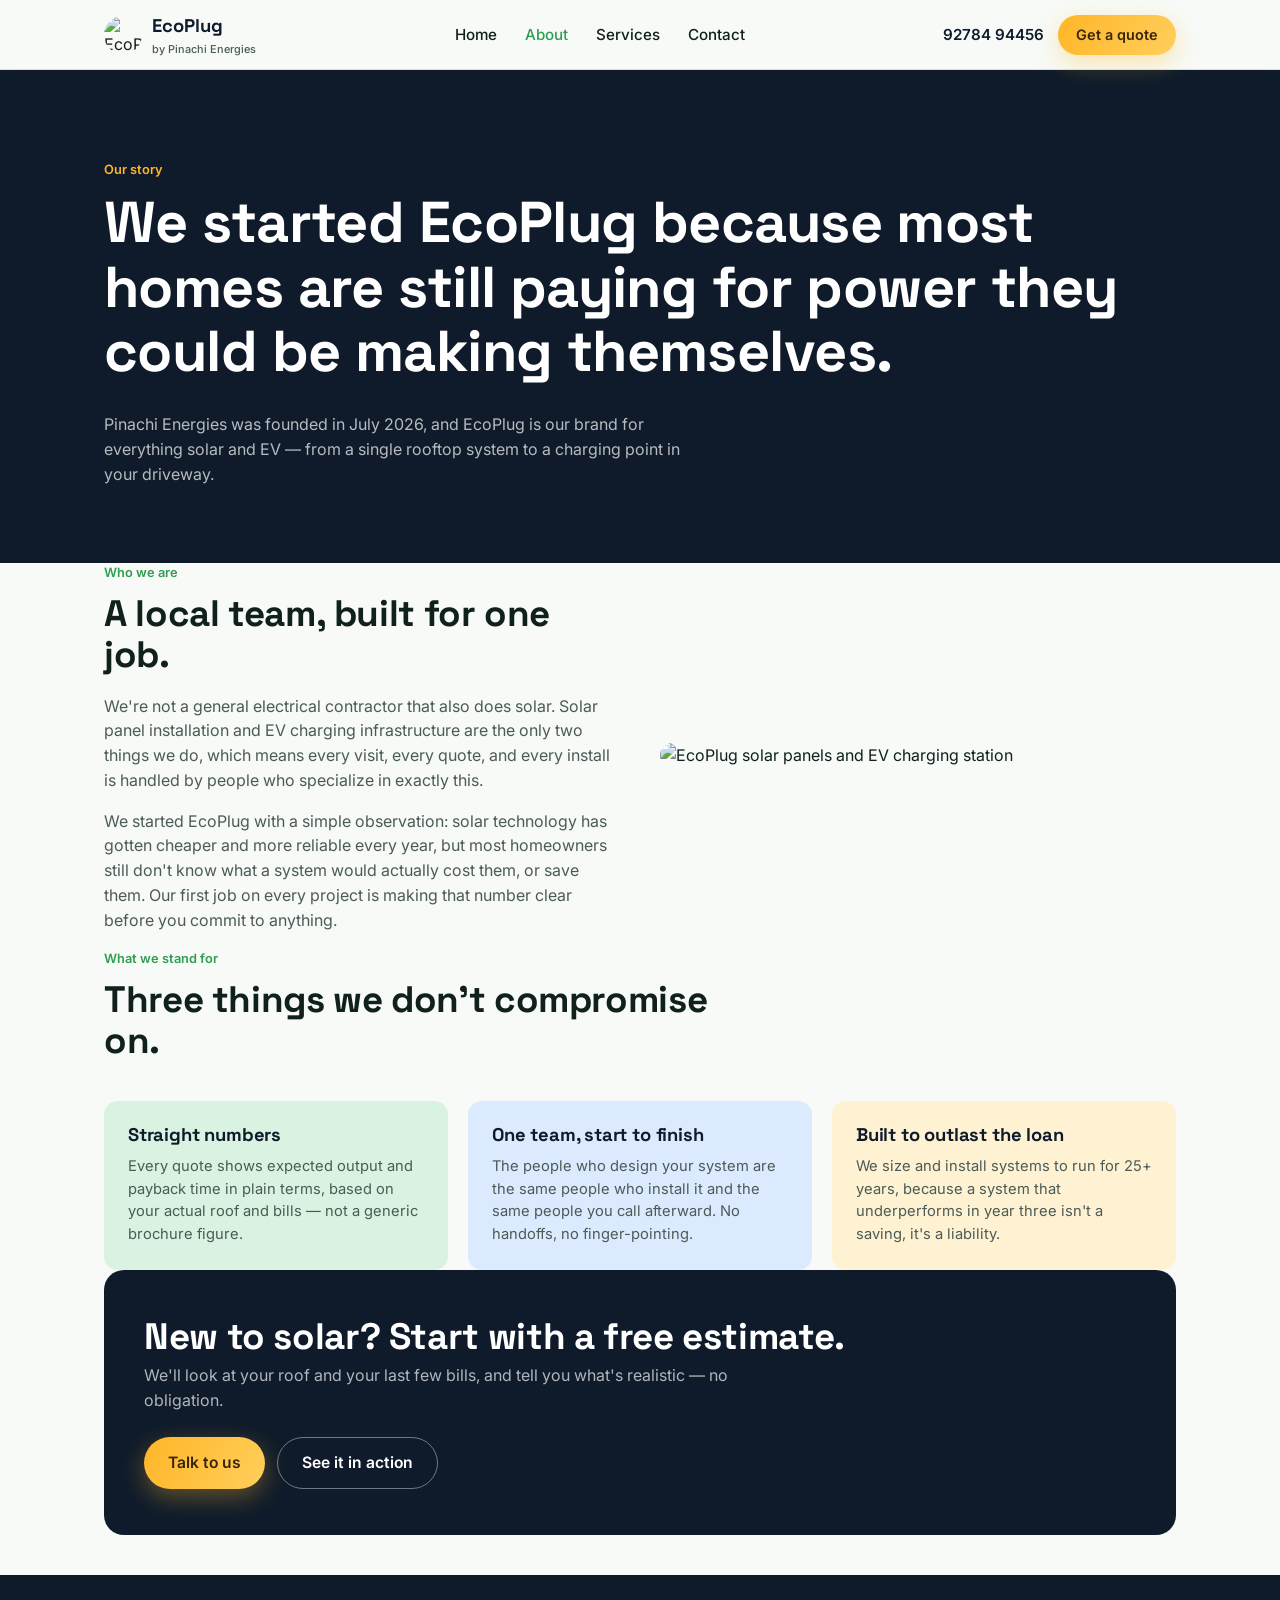
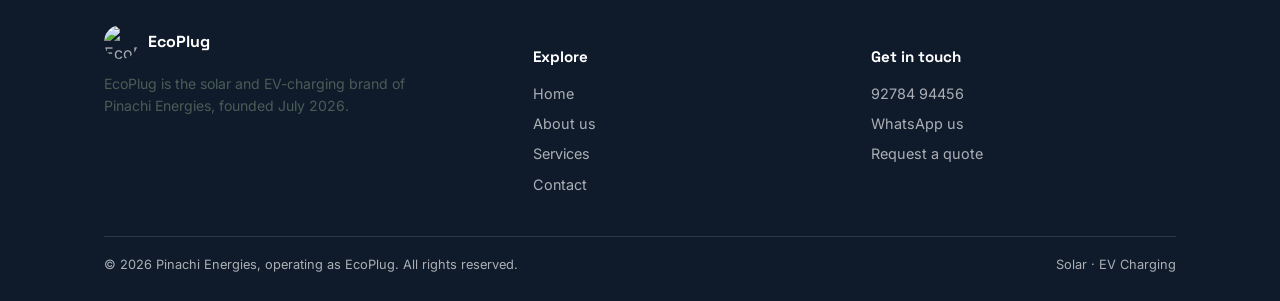
==== about.html @ ea4db8b5 "first version first version" ====
<!DOCTYPE html>
<html lang="en">
<head>
<meta charset="UTF-8" />
<meta name="viewport" content="width=device-width, initial-scale=1.0" />
<title>About — EcoPlug by Pinachi Energies</title>
<meta name="description" content="EcoPlug is the solar and EV charging brand of Pinachi Energies, founded July 2026." />
<link rel="icon" href="images/logo.png" />
<link rel="stylesheet" href="styles.css" />
</head>
<body>

<nav class="site-nav">
  <div class="wrap">
    <a href="index.html" class="brand">
      <img src="images/logo.png" alt="EcoPlug logo" />
      <span>
        <span class="brand-name">EcoPlug</span>
        <span class="brand-tag">by Pinachi Energies</span>
      </span>
    </a>
    <ul class="nav-links" id="navLinks">
      <li><a href="index.html">Home</a></li>
      <li><a href="about.html" class="active">About</a></li>
      <li><a href="index.html#services">Services</a></li>
      <li><a href="contact.html">Contact</a></li>
    </ul>
    <div class="nav-cta">
      <a href="tel:+919278494456" class="nav-phone">92784 94456</a>
      <a href="contact.html" class="btn btn-solar" style="padding:9px 18px;font-size:0.9rem;">Get a quote</a>
      <button class="nav-toggle" id="navToggle" aria-label="Menu">
        <span></span><span></span><span></span>
      </button>
    </div>
  </div>
</nav>

<header class="page-hero">
  <div class="wrap">
    <span class="pill-label">Our story</span>
    <h1>We started EcoPlug because most homes are still paying for power they could be making themselves.</h1>
    <p style="max-width:60ch;">Pinachi Energies was founded in July 2026, and EcoPlug is our brand for everything solar and EV — from a single rooftop system to a charging point in your driveway.</p>
  </div>
</header>

<section class="wrap">
  <div class="split">
    <div>
      <span class="pill-label">Who we are</span>
      <h2>A local team, built for one job.</h2>
      <p>We're not a general electrical contractor that also does solar. Solar panel installation and EV charging infrastructure are the only two things we do, which means every visit, every quote, and every install is handled by people who specialize in exactly this.</p>
      <p>We started EcoPlug with a simple observation: solar technology has gotten cheaper and more reliable every year, but most homeowners still don't know what a system would actually cost them, or save them. Our first job on every project is making that number clear before you commit to anything.</p>
    </div>
    <img src="images/banner.jpg" alt="EcoPlug solar panels and EV charging station" />
  </div>
</section>

<section class="wrap">
  <div class="section-head">
    <span class="pill-label">What we stand for</span>
    <h2>Three things we don't compromise on.</h2>
  </div>
  <div class="values-grid">
    <div class="value-card">
      <h3>Straight numbers</h3>
      <p>Every quote shows expected output and payback time in plain terms, based on your actual roof and bills — not a generic brochure figure.</p>
    </div>
    <div class="value-card blue">
      <h3>One team, start to finish</h3>
      <p>The people who design your system are the same people who install it and the same people you call afterward. No handoffs, no finger-pointing.</p>
    </div>
    <div class="value-card gold">
      <h3>Built to outlast the loan</h3>
      <p>We size and install systems to run for 25+ years, because a system that underperforms in year three isn't a saving, it's a liability.</p>
    </div>
  </div>
</section>

<section class="wrap">
  <div class="cta-band">
    <div>
      <h2>New to solar? Start with a free estimate.</h2>
      <p>We'll look at your roof and your last few bills, and tell you what's realistic — no obligation.</p>
    </div>
    <div class="cta-band-actions">
      <a href="contact.html" class="btn btn-solar">Talk to us</a>
      <a href="index.html" class="btn btn-outline" style="border-color:rgba(255,255,255,0.4);color:#fff;">See it in action</a>
    </div>
  </div>
</section>

<footer>
  <div class="wrap">
    <div class="footer-grid">
      <div>
        <div class="footer-brand">
          <img src="images/logo.png" alt="EcoPlug logo" />
          <strong>EcoPlug</strong>
        </div>
        <p style="max-width:36ch;font-size:0.88rem;">EcoPlug is the solar and EV-charging brand of Pinachi Energies, founded July 2026.</p>
      </div>
      <div>
        <h4>Explore</h4>
        <ul>
          <li><a href="index.html">Home</a></li>
          <li><a href="about.html">About us</a></li>
          <li><a href="index.html#services">Services</a></li>
          <li><a href="contact.html">Contact</a></li>
        </ul>
      </div>
      <div>
        <h4>Get in touch</h4>
        <ul>
          <li><a href="tel:+919278494456">92784 94456</a></li>
          <li><a href="https://wa.me/919278494456">WhatsApp us</a></li>
          <li><a href="contact.html">Request a quote</a></li>
        </ul>
      </div>
    </div>
    <div class="footer-bottom">
      <span>© 2026 Pinachi Energies, operating as EcoPlug. All rights reserved.</span>
      <span>Solar · EV Charging</span>
    </div>
  </div>
</footer>

<script src="script.js"></script>
</body>
</html>
---- styles.css ----
/* =========================================================
   EcoPlug (by Pinachi Energies) — stylesheet
   ========================================================= */

@import url('https://fonts.googleapis.com/css2?family=Space+Grotesk:wght@500;600;700&family=Inter:wght@400;500;600;700&display=swap');

:root {
  /* --- color tokens --- */
  --navy: #0f1b2b;
  --navy-soft: #172940;
  --gold: #ffb627;
  --gold-soft: #ffd982;
  --green: #2e9e52;
  --green-soft: #d9f2e1;
  --blue: #1c6dd0;
  --paper: #f7faf7;
  --ink: #10201b;
  --ink-soft: #4b5b56;
  --line: rgba(15, 27, 43, 0.12);

  /* --- type --- */
  --display: 'Space Grotesk', sans-serif;
  --body: 'Inter', sans-serif;

  /* --- layout --- */
  --max: 1120px;
  --radius: 14px;
}

* { box-sizing: border-box; }

html {
  scroll-behavior: smooth;
}

@media (prefers-reduced-motion: reduce) {
  html { scroll-behavior: auto; }
  * { animation-duration: 0.01ms !important; animation-iteration-count: 1 !important; transition-duration: 0.01ms !important; }
}

body {
  margin: 0;
  font-family: var(--body);
  color: var(--ink);
  background: var(--paper);
  line-height: 1.55;
}

img { max-width: 100%; display: block; }

a { color: inherit; }

h1, h2, h3 {
  font-family: var(--display);
  line-height: 1.12;
  margin: 0 0 0.5em;
  letter-spacing: -0.01em;
}

h1 { font-size: clamp(2.1rem, 5vw, 3.6rem); }
h2 { font-size: clamp(1.6rem, 3.2vw, 2.3rem); }
h3 { font-size: 1.15rem; }

p { margin: 0 0 1em; color: var(--ink-soft); max-width: 62ch; }

.wrap {
  max-width: var(--max);
  margin: 0 auto;
  padding: 0 24px;
}

/* --- buttons --- */
.btn {
  display: inline-flex;
  align-items: center;
  gap: 8px;
  font-family: var(--body);
  font-weight: 600;
  font-size: 0.98rem;
  padding: 13px 24px;
  border-radius: 999px;
  border: none;
  cursor: pointer;
  text-decoration: none;
  transition: transform 0.15s ease, box-shadow 0.15s ease;
}
.btn:hover { transform: translateY(-1px); }
.btn:focus-visible { outline: 3px solid var(--blue); outline-offset: 2px; }

.btn-solar {
  background: linear-gradient(120deg, var(--gold), #ffcf5c);
  color: #38260a;
  box-shadow: 0 8px 24px rgba(255, 182, 39, 0.35);
}
.btn-outline {
  background: transparent;
  border: 1.5px solid var(--line);
  color: var(--ink);
}
.btn-outline:hover { border-color: var(--green); }
.btn-light {
  background: #fff;
  color: var(--navy);
}

/* =========================================================
   NAV
   ========================================================= */
.site-nav {
  position: sticky;
  top: 0;
  z-index: 50;
  background: rgba(247, 250, 247, 0.9);
  backdrop-filter: blur(8px);
  border-bottom: 1px solid var(--line);
}
.site-nav .wrap {
  display: flex;
  align-items: center;
  justify-content: space-between;
  padding-top: 12px;
  padding-bottom: 12px;
}
.brand {
  display: flex;
  align-items: center;
  gap: 10px;
  text-decoration: none;
}
.brand img { width: 38px; height: 38px; border-radius: 50%; }
.brand-name {
  font-family: var(--display);
  font-weight: 700;
  font-size: 1.15rem;
  color: var(--navy);
}
.brand-tag {
  display: block;
  font-family: var(--body);
  font-weight: 500;
  font-size: 0.68rem;
  color: var(--ink-soft);
}
.nav-links {
  display: flex;
  align-items: center;
  gap: 28px;
  list-style: none;
  margin: 0;
  padding: 0;
}
.nav-links a {
  text-decoration: none;
  font-weight: 500;
  font-size: 0.95rem;
  color: var(--ink);
}
.nav-links a.active { color: var(--green); }
.nav-cta { display: flex; align-items: center; gap: 14px; }
.nav-phone {
  font-weight: 600;
  font-size: 0.95rem;
  text-decoration: none;
  color: var(--navy);
  display: none;
}
@media (min-width: 760px) { .nav-phone { display: inline; } }

.nav-toggle {
  display: none;
  background: none;
  border: none;
  cursor: pointer;
}
.nav-toggle span {
  display: block;
  width: 22px;
  height: 2px;
  background: var(--navy);
  margin: 5px 0;
}
@media (max-width: 720px) {
  .nav-links { display: none; }
  .nav-toggle { display: block; }
  .nav-links.open {
    display: flex;
    flex-direction: column;
    position: absolute;
    top: 100%;
    left: 0;
    right: 0;
    background: var(--paper);
    padding: 20px 24px;
    gap: 16px;
    border-bottom: 1px solid var(--line);
  }
}

/* =========================================================
   HERO / INTERACTIVE STAGE
   ========================================================= */
.hero {
  position: relative;
  overflow: hidden;
  background: linear-gradient(180deg, var(--navy) 0%, var(--navy-soft) 100%);
  color: #fff;
  transition: background 1.4s ease;
  padding-top: 72px;
}
.hero.is-solar {
  background: linear-gradient(180deg, #bfe4ff 0%, #eaf7ff 55%, #fef6e0 100%);
  color: var(--ink);
}

.hero-inner {
  position: relative;
  z-index: 3;
  padding: 64px 0 0;
  text-align: center;
}
.eyebrow-chip {
  display: inline-flex;
  align-items: center;
  gap: 8px;
  font-size: 0.82rem;
  font-weight: 600;
  padding: 6px 14px;
  border-radius: 999px;
  background: rgba(255, 255, 255, 0.08);
  border: 1px solid rgba(255, 255, 255, 0.18);
  margin-bottom: 22px;
  transition: background 1.2s ease, border-color 1.2s ease, color 1.2s ease;
}
.hero.is-solar .eyebrow-chip {
  background: var(--green-soft);
  border-color: transparent;
  color: #1d6b39;
}
.eyebrow-dot {
  width: 8px; height: 8px; border-radius: 50%;
  background: #6b7a8f;
  transition: background 1.2s ease;
}
.hero.is-solar .eyebrow-dot { background: var(--green); }

.hero h1 { max-width: 780px; margin-left: auto; margin-right: auto; }
.hero-sub {
  max-width: 560px;
  margin: 0 auto 30px;
  color: rgba(255,255,255,0.72);
  transition: color 1.2s ease;
}
.hero.is-solar .hero-sub { color: var(--ink-soft); }

.hero-actions {
  display: flex;
  justify-content: center;
  gap: 14px;
  flex-wrap: wrap;
  margin-bottom: 8px;
}

.hero-toggle-note {
  margin-top: 14px;
  font-size: 0.85rem;
  color: rgba(255,255,255,0.55);
  transition: color 1.2s ease;
}
.hero.is-solar .hero-toggle-note { color: var(--ink-soft); }

/* --- the stage: sky, sun, rooftop, panels, car --- */
.stage {
  position: relative;
  margin-top: 44px;
  height: 340px;
}
@media (min-width: 640px) { .stage { height: 400px; } }

.stage-sun {
  position: absolute;
  left: 50%;
  top: 210px;
  width: 90px;
  height: 90px;
  border-radius: 50%;
  background: radial-gradient(circle at 35% 35%, #fff6d8, var(--gold) 70%);
  transform: translate(-50%, 0) scale(0.6);
  opacity: 0;
  box-shadow: 0 0 0 0 rgba(255,182,39,0);
  transition: top 1.6s cubic-bezier(.2,.8,.2,1), opacity 1s ease, transform 1.6s ease, box-shadow 1.6s ease;
}
.hero.is-solar .stage-sun {
  top: 6px;
  opacity: 1;
  transform: translate(-50%, 0) scale(1);
  box-shadow: 0 0 60px 18px rgba(255,182,39,0.45);
}

.stage-city {
  position: absolute;
  bottom: 0;
  left: 0;
  right: 0;
  height: 100%;
  opacity: 0.5;
  transition: opacity 1.2s ease;
}
.hero.is-solar .stage-city { opacity: 0.22; }

.stage-house {
  position: absolute;
  bottom: 0;
  left: 50%;
  transform: translateX(-50%);
  width: min(90%, 620px);
}

.panel {
  transform-origin: center;
  opacity: 0;
  transform: translateY(-14px) scale(0.85);
  transition: opacity 0.6s ease, transform 0.6s cubic-bezier(.2,.9,.3,1.2);
}
.hero.is-solar .panel { opacity: 1; transform: translateY(0) scale(1); }
.hero.is-solar .panel:nth-of-type(1) { transition-delay: 0.15s; }
.hero.is-solar .panel:nth-of-type(2) { transition-delay: 0.30s; }
.hero.is-solar .panel:nth-of-type(3) { transition-delay: 0.45s; }
.hero.is-solar .panel:nth-of-type(4) { transition-delay: 0.60s; }

.spark {
  opacity: 0;
  transition: opacity 0.4s ease;
}
.hero.is-solar .spark { opacity: 1; animation: spark-blink 1.8s ease-in-out infinite; }
@keyframes spark-blink { 0%,100% { opacity: 0.4; } 50% { opacity: 1; } }

.ev-glow {
  opacity: 0;
  transition: opacity 1s ease 0.8s;
}
.hero.is-solar .ev-glow { opacity: 1; }

/* --- floating readout card on the stage --- */
.stage-readout {
  position: absolute;
  right: 6%;
  bottom: 8%;
  background: #fff;
  border-radius: var(--radius);
  padding: 14px 18px;
  box-shadow: 0 14px 30px rgba(15,27,43,0.18);
  text-align: left;
  min-width: 168px;
  opacity: 0;
  transform: translateY(10px);
  transition: opacity 0.6s ease 1s, transform 0.6s ease 1s;
}
.hero.is-solar .stage-readout { opacity: 1; transform: translateY(0); }
.stage-readout .label {
  font-size: 0.72rem;
  color: var(--ink-soft);
  font-weight: 600;
  text-transform: uppercase;
  letter-spacing: 0.04em;
}
.stage-readout .value {
  font-family: var(--display);
  font-size: 1.5rem;
  font-weight: 700;
  color: var(--green);
}

/* --- explainer dialog (the "what is renewable energy" popover) --- */
.dialog-backdrop {
  position: fixed;
  inset: 0;
  background: rgba(9, 15, 24, 0.55);
  display: none;
  align-items: center;
  justify-content: center;
  padding: 20px;
  z-index: 100;
}
.dialog-backdrop.open { display: flex; }
.dialog-card {
  background: #fff;
  border-radius: 18px;
  max-width: 460px;
  width: 100%;
  padding: 30px 28px 26px;
  position: relative;
  box-shadow: 0 30px 70px rgba(0,0,0,0.3);
  animation: dialog-in 0.28s ease;
}
@keyframes dialog-in {
  from { opacity: 0; transform: translateY(10px) scale(0.98); }
  to { opacity: 1; transform: translateY(0) scale(1); }
}
.dialog-card h3 { font-size: 1.3rem; color: var(--navy); }
.dialog-card p { color: var(--ink-soft); max-width: none; }
.dialog-close {
  position: absolute;
  top: 14px; right: 14px;
  background: var(--paper);
  border: none;
  width: 32px; height: 32px;
  border-radius: 50%;
  font-size: 1rem;
  cursor: pointer;
  color: var(--ink-soft);
}
.dialog-actions { margin-top: 20px; }

/* =========================================================
   SECTIONS (general)
   ========================================================= */
section { padding: 76px 0; }
.section-head { max-width: 620px; margin-bottom: 40px; }
.section-head p { max-width: 52ch; }

.pill-label {
  font-size: 0.8rem;
  font-weight: 600;
  color: var(--green);
  margin-bottom: 10px;
  display: block;
}

/* --- why solar / stats --- */
.stats-grid {
  display: grid;
  grid-template-columns: repeat(auto-fit, minmax(220px, 1fr));
  gap: 1px;
  background: var(--line);
  border: 1px solid var(--line);
  border-radius: var(--radius);
  overflow: hidden;
}
.stat-card {
  background: #fff;
  padding: 28px 24px;
}
.stat-num {
  font-family: var(--display);
  font-size: 2.1rem;
  font-weight: 700;
  color: var(--navy);
}
.stat-num span { color: var(--green); }
.stat-card p { margin-top: 8px; font-size: 0.92rem; }

/* --- services --- */
.service-list {
  display: grid;
  grid-template-columns: repeat(auto-fit, minmax(260px, 1fr));
  gap: 20px;
}
.service-card {
  border: 1px solid var(--line);
  border-radius: var(--radius);
  padding: 26px 24px;
  background: #fff;
  transition: border-color 0.2s ease;
}
.service-card:hover { border-color: var(--green); }
.service-icon {
  width: 44px; height: 44px;
  border-radius: 10px;
  display: flex; align-items: center; justify-content: center;
  margin-bottom: 16px;
  background: var(--green-soft);
}
.service-card p { font-size: 0.95rem; }

/* --- how it works (timeline, genuinely sequential) --- */
.steps {
  counter-reset: step;
  display: grid;
  gap: 0;
  border-top: 1px solid var(--line);
}
.step {
  counter-increment: step;
  display: grid;
  grid-template-columns: 56px 1fr;
  gap: 20px;
  padding: 22px 0;
  border-bottom: 1px solid var(--line);
}
.step::before {
  content: counter(step);
  font-family: var(--display);
  font-weight: 700;
  font-size: 1.3rem;
  color: var(--green);
  border: 1.5px solid var(--green-soft);
  border-radius: 50%;
  width: 42px; height: 42px;
  display: flex; align-items: center; justify-content: center;
}
.step h3 { margin-bottom: 4px; }
.step p { margin: 0; font-size: 0.94rem; }

/* --- CTA band --- */
.cta-band {
  background: var(--navy);
  color: #fff;
  border-radius: 20px;
  padding: 46px 40px;
  display: flex;
  flex-wrap: wrap;
  align-items: center;
  justify-content: space-between;
  gap: 24px;
}
.cta-band h2 { margin-bottom: 6px; }
.cta-band p { color: rgba(255,255,255,0.68); margin: 0; }
.cta-band-actions { display: flex; gap: 12px; flex-wrap: wrap; }

/* --- live savings ticker (persistent gamified element) --- */
.ticker {
  position: fixed;
  left: 18px;
  bottom: 18px;
  background: #fff;
  border-radius: 999px;
  box-shadow: 0 10px 26px rgba(15,27,43,0.18);
  padding: 10px 18px 10px 12px;
  display: flex;
  align-items: center;
  gap: 10px;
  z-index: 40;
  opacity: 0;
  transform: translateY(10px);
  pointer-events: none;
  transition: opacity 0.5s ease, transform 0.5s ease;
}
.ticker.show { opacity: 1; transform: translateY(0); pointer-events: auto; }
.ticker-dot {
  width: 30px; height: 30px; border-radius: 50%;
  background: var(--green-soft);
  display: flex; align-items: center; justify-content: center;
  font-size: 0.95rem;
}
.ticker-text { font-size: 0.82rem; color: var(--ink-soft); line-height: 1.2; }
.ticker-text strong { display: block; font-family: var(--display); color: var(--navy); font-size: 0.98rem; }

/* =========================================================
   ABOUT PAGE
   ========================================================= */
.page-hero {
  background: var(--navy);
  color: #fff;
  padding: 90px 0 60px;
}
.page-hero p { color: rgba(255,255,255,0.7); }
.page-hero .pill-label { color: var(--gold); }

.split {
  display: grid;
  grid-template-columns: 1fr 1fr;
  gap: 40px;
  align-items: center;
}
@media (max-width: 800px) { .split { grid-template-columns: 1fr; } }
.split img { border-radius: var(--radius); }

.values-grid {
  display: grid;
  grid-template-columns: repeat(auto-fit, minmax(240px, 1fr));
  gap: 20px;
}
.value-card {
  padding: 24px;
  border-radius: var(--radius);
  background: var(--green-soft);
}
.value-card.blue { background: #dbeafe; }
.value-card.gold { background: #fff2d3; }
.value-card h3 { color: var(--navy); }
.value-card p { font-size: 0.92rem; margin: 0; }

/* =========================================================
   CONTACT PAGE
   ========================================================= */
.contact-grid {
  display: grid;
  grid-template-columns: 1.1fr 1fr;
  gap: 40px;
}
@media (max-width: 860px) { .contact-grid { grid-template-columns: 1fr; } }

.contact-card {
  border: 1px solid var(--line);
  border-radius: var(--radius);
  padding: 26px;
  background: #fff;
  display: flex;
  gap: 16px;
  align-items: flex-start;
  margin-bottom: 16px;
  text-decoration: none;
}
.contact-card .icon {
  width: 42px; height: 42px;
  border-radius: 10px;
  background: var(--green-soft);
  display: flex; align-items: center; justify-content: center;
  flex-shrink: 0;
}
.contact-card h3 { margin-bottom: 2px; color: var(--navy); }
.contact-card p { margin: 0; font-size: 0.9rem; }

form.lead-form {
  border: 1px solid var(--line);
  border-radius: var(--radius);
  padding: 28px;
  background: #fff;
  display: grid;
  gap: 16px;
}
.lead-form label {
  display: block;
  font-size: 0.85rem;
  font-weight: 600;
  margin-bottom: 6px;
  color: var(--navy);
}
.lead-form input,
.lead-form select,
.lead-form textarea {
  width: 100%;
  padding: 11px 13px;
  border-radius: 8px;
  border: 1.5px solid var(--line);
  font-family: var(--body);
  font-size: 0.95rem;
  background: var(--paper);
}
.lead-form input:focus,
.lead-form select:focus,
.lead-form textarea:focus {
  outline: none;
  border-color: var(--green);
}
.lead-form textarea { resize: vertical; min-height: 90px; }
.form-note { font-size: 0.8rem; color: var(--ink-soft); margin: 0; }

/* =========================================================
   FOOTER
   ========================================================= */
footer {
  background: var(--navy);
  color: rgba(255,255,255,0.65);
  padding: 50px 0 26px;
  margin-top: 40px;
}
.footer-grid {
  display: grid;
  grid-template-columns: 1.3fr 1fr 1fr;
  gap: 32px;
  margin-bottom: 32px;
}
@media (max-width: 700px) { .footer-grid { grid-template-columns: 1fr; } }
.footer-grid h4 {
  color: #fff;
  font-family: var(--display);
  font-size: 0.95rem;
  margin-bottom: 14px;
}
.footer-grid ul { list-style: none; margin: 0; padding: 0; }
.footer-grid li { margin-bottom: 8px; font-size: 0.9rem; }
.footer-grid a { text-decoration: none; color: rgba(255,255,255,0.65); }
.footer-grid a:hover { color: #fff; }
.footer-brand { display: flex; align-items: center; gap: 10px; margin-bottom: 14px; }
.footer-brand img { width: 34px; height: 34px; border-radius: 50%; }
.footer-brand strong { font-family: var(--display); color: #fff; }
.footer-bottom {
  border-top: 1px solid rgba(255,255,255,0.12);
  padding-top: 18px;
  font-size: 0.8rem;
  display: flex;
  justify-content: space-between;
  flex-wrap: wrap;
  gap: 8px;
}
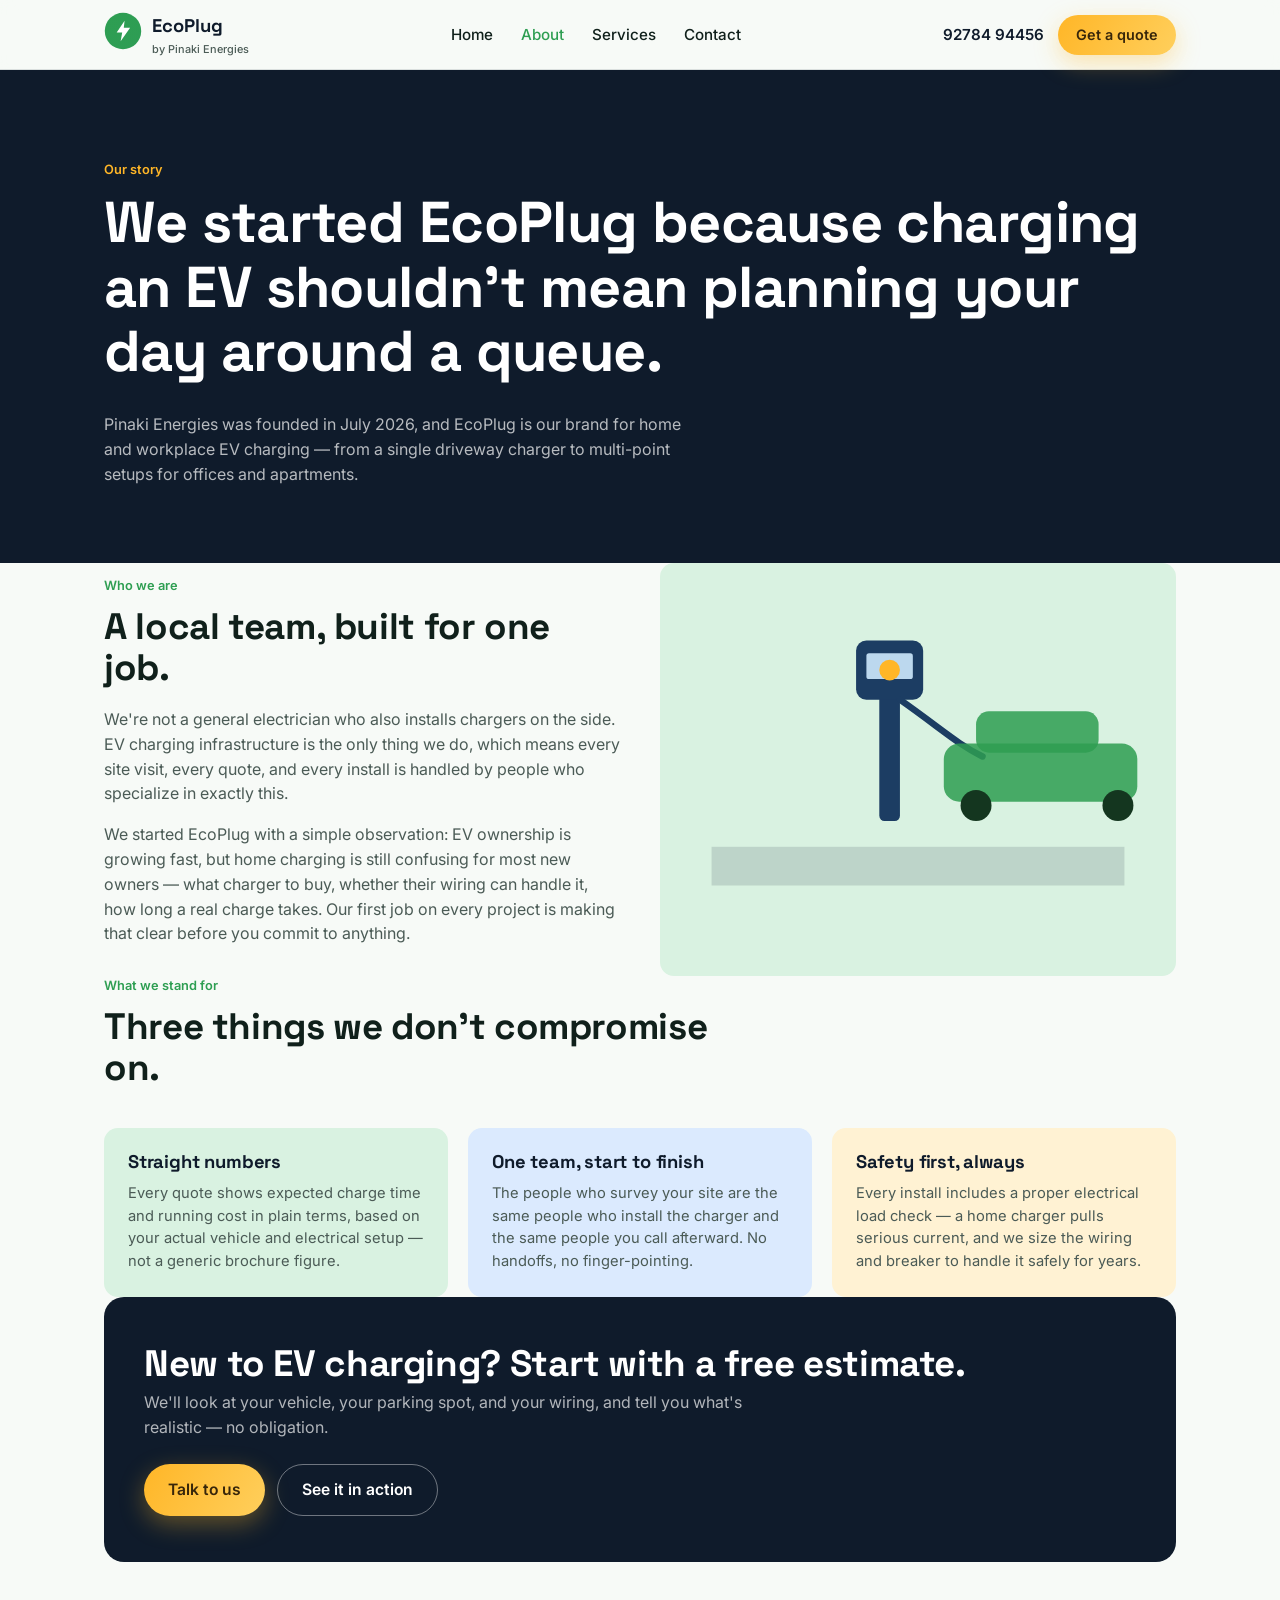
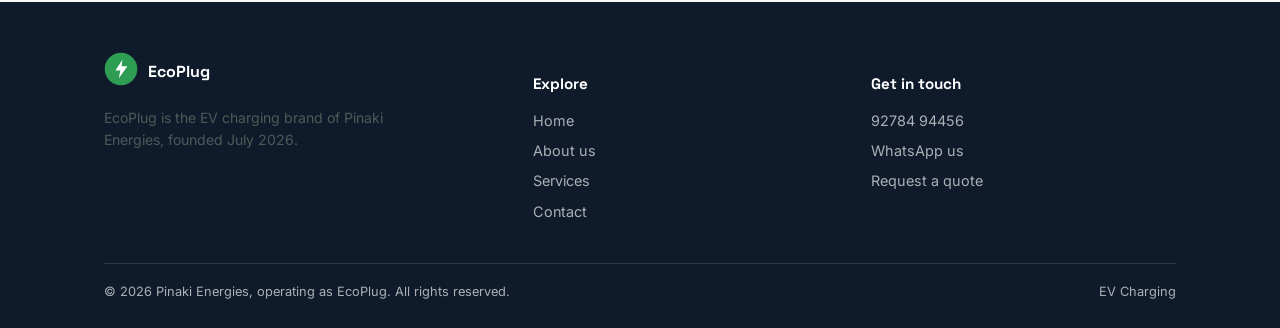
==== commit 55e6b01e: "Add files via upload" ====
--- a/about.html
+++ b/about.html
@@ -3,9 +3,8 @@
 <head>
 <meta charset="UTF-8" />
 <meta name="viewport" content="width=device-width, initial-scale=1.0" />
-<title>About — EcoPlug by Pinachi Energies</title>
-<meta name="description" content="EcoPlug is the solar and EV charging brand of Pinachi Energies, founded July 2026." />
-<link rel="icon" href="images/logo.png" />
+<title>About — EcoPlug by Pinaki Energies</title>
+<meta name="description" content="EcoPlug is the EV charging brand of Pinaki Energies, founded July 2026." />
 <link rel="stylesheet" href="styles.css" />
 </head>
 <body>
@@ -13,10 +12,21 @@
 <nav class="site-nav">
   <div class="wrap">
     <a href="index.html" class="brand">
-      <img src="images/logo.png" alt="EcoPlug logo" />
+      <span class="mark" aria-hidden="true">
+        <svg viewBox="0 0 48 48" width="38" height="38">
+          <circle cx="24" cy="24" r="23" fill="url(#markGradAbout)"/>
+          <path d="M26 11 L16 26 H23 L21 37 L33 20 H25 Z" fill="#fff"/>
+          <defs>
+            <linearGradient id="markGradAbout" x1="0" y1="0" x2="48" y2="48">
+              <stop offset="0" stop-color="#2e9e52"/>
+              <stop offset="1" stop-color="#1c6dd0"/>
+            </linearGradient>
+          </defs>
+        </svg>
+      </span>
       <span>
         <span class="brand-name">EcoPlug</span>
-        <span class="brand-tag">by Pinachi Energies</span>
+        <span class="brand-tag">by Pinaki Energies</span>
       </span>
     </a>
     <ul class="nav-links" id="navLinks">
@@ -27,7 +37,7 @@
     </ul>
     <div class="nav-cta">
       <a href="tel:+919278494456" class="nav-phone">92784 94456</a>
-      <a href="contact.html" class="btn btn-solar" style="padding:9px 18px;font-size:0.9rem;">Get a quote</a>
+      <a href="contact.html" class="btn btn-primary" style="padding:9px 18px;font-size:0.9rem;">Get a quote</a>
       <button class="nav-toggle" id="navToggle" aria-label="Menu">
         <span></span><span></span><span></span>
       </button>
@@ -38,8 +48,8 @@
 <header class="page-hero">
   <div class="wrap">
     <span class="pill-label">Our story</span>
-    <h1>We started EcoPlug because most homes are still paying for power they could be making themselves.</h1>
-    <p style="max-width:60ch;">Pinachi Energies was founded in July 2026, and EcoPlug is our brand for everything solar and EV — from a single rooftop system to a charging point in your driveway.</p>
+    <h1>We started EcoPlug because charging an EV shouldn't mean planning your day around a queue.</h1>
+    <p style="max-width:60ch;">Pinaki Energies was founded in July 2026, and EcoPlug is our brand for home and workplace EV charging — from a single driveway charger to multi-point setups for offices and apartments.</p>
   </div>
 </header>
 
@@ -48,10 +58,21 @@
     <div>
       <span class="pill-label">Who we are</span>
       <h2>A local team, built for one job.</h2>
-      <p>We're not a general electrical contractor that also does solar. Solar panel installation and EV charging infrastructure are the only two things we do, which means every visit, every quote, and every install is handled by people who specialize in exactly this.</p>
-      <p>We started EcoPlug with a simple observation: solar technology has gotten cheaper and more reliable every year, but most homeowners still don't know what a system would actually cost them, or save them. Our first job on every project is making that number clear before you commit to anything.</p>
+      <p>We're not a general electrician who also installs chargers on the side. EV charging infrastructure is the only thing we do, which means every site visit, every quote, and every install is handled by people who specialize in exactly this.</p>
+      <p>We started EcoPlug with a simple observation: EV ownership is growing fast, but home charging is still confusing for most new owners — what charger to buy, whether their wiring can handle it, how long a real charge takes. Our first job on every project is making that clear before you commit to anything.</p>
     </div>
-    <img src="images/banner.jpg" alt="EcoPlug solar panels and EV charging station" />
+    <svg viewBox="0 0 400 320" xmlns="http://www.w3.org/2000/svg" style="width:100%;border-radius:14px;background:var(--green-soft);" aria-hidden="true">
+      <rect x="40" y="220" width="320" height="30" fill="#1c2a3d" opacity="0.15"/>
+      <rect x="170" y="90" width="16" height="110" rx="4" fill="#1c3d63"/>
+      <rect x="152" y="60" width="52" height="46" rx="8" fill="#1c3d63"/>
+      <rect x="160" y="70" width="36" height="20" rx="2" fill="#bcd8ee"/>
+      <circle cx="178" cy="83" r="8" fill="#ffb627"/>
+      <path d="M186 106 C 220 130, 230 140, 250 150" stroke="#1c3d63" stroke-width="5" fill="none" stroke-linecap="round"/>
+      <rect x="240" y="140" width="150" height="45" rx="12" fill="#2e9e52" opacity="0.85" transform="translate(-20,0)"/>
+      <rect x="265" y="115" width="95" height="32" rx="10" fill="#2e9e52" opacity="0.85" transform="translate(-20,0)"/>
+      <circle cx="245" cy="188" r="12" fill="#14361f"/>
+      <circle cx="355" cy="188" r="12" fill="#14361f"/>
+    </svg>
   </div>
 </section>
 
@@ -63,15 +84,15 @@
   <div class="values-grid">
     <div class="value-card">
       <h3>Straight numbers</h3>
-      <p>Every quote shows expected output and payback time in plain terms, based on your actual roof and bills — not a generic brochure figure.</p>
+      <p>Every quote shows expected charge time and running cost in plain terms, based on your actual vehicle and electrical setup — not a generic brochure figure.</p>
     </div>
     <div class="value-card blue">
       <h3>One team, start to finish</h3>
-      <p>The people who design your system are the same people who install it and the same people you call afterward. No handoffs, no finger-pointing.</p>
+      <p>The people who survey your site are the same people who install the charger and the same people you call afterward. No handoffs, no finger-pointing.</p>
     </div>
     <div class="value-card gold">
-      <h3>Built to outlast the loan</h3>
-      <p>We size and install systems to run for 25+ years, because a system that underperforms in year three isn't a saving, it's a liability.</p>
+      <h3>Safety first, always</h3>
+      <p>Every install includes a proper electrical load check — a home charger pulls serious current, and we size the wiring and breaker to handle it safely for years.</p>
     </div>
   </div>
 </section>
@@ -79,11 +100,11 @@
 <section class="wrap">
   <div class="cta-band">
     <div>
-      <h2>New to solar? Start with a free estimate.</h2>
-      <p>We'll look at your roof and your last few bills, and tell you what's realistic — no obligation.</p>
+      <h2>New to EV charging? Start with a free estimate.</h2>
+      <p>We'll look at your vehicle, your parking spot, and your wiring, and tell you what's realistic — no obligation.</p>
     </div>
     <div class="cta-band-actions">
-      <a href="contact.html" class="btn btn-solar">Talk to us</a>
+      <a href="contact.html" class="btn btn-primary">Talk to us</a>
       <a href="index.html" class="btn btn-outline" style="border-color:rgba(255,255,255,0.4);color:#fff;">See it in action</a>
     </div>
   </div>
@@ -94,10 +115,21 @@
     <div class="footer-grid">
       <div>
         <div class="footer-brand">
-          <img src="images/logo.png" alt="EcoPlug logo" />
+          <span class="mark" aria-hidden="true">
+            <svg viewBox="0 0 48 48" width="34" height="34">
+              <circle cx="24" cy="24" r="23" fill="url(#markGradFooterAbout)"/>
+              <path d="M26 11 L16 26 H23 L21 37 L33 20 H25 Z" fill="#fff"/>
+              <defs>
+                <linearGradient id="markGradFooterAbout" x1="0" y1="0" x2="48" y2="48">
+                  <stop offset="0" stop-color="#2e9e52"/>
+                  <stop offset="1" stop-color="#1c6dd0"/>
+                </linearGradient>
+              </defs>
+            </svg>
+          </span>
           <strong>EcoPlug</strong>
         </div>
-        <p style="max-width:36ch;font-size:0.88rem;">EcoPlug is the solar and EV-charging brand of Pinachi Energies, founded July 2026.</p>
+        <p style="max-width:36ch;font-size:0.88rem;">EcoPlug is the EV charging brand of Pinaki Energies, founded July 2026.</p>
       </div>
       <div>
         <h4>Explore</h4>
@@ -118,8 +150,8 @@
       </div>
     </div>
     <div class="footer-bottom">
-      <span>© 2026 Pinachi Energies, operating as EcoPlug. All rights reserved.</span>
-      <span>Solar · EV Charging</span>
+      <span>© 2026 Pinaki Energies, operating as EcoPlug. All rights reserved.</span>
+      <span>EV Charging</span>
     </div>
   </div>
 </footer>
--- a/styles.css
+++ b/styles.css
@@ -1,5 +1,5 @@
 /* =========================================================
-   EcoPlug (by Pinachi Energies) — stylesheet
+   EcoPlug (by Pinaki Energies) — stylesheet
    ========================================================= */
 
 @import url('https://fonts.googleapis.com/css2?family=Space+Grotesk:wght@500;600;700&family=Inter:wght@400;500;600;700&display=swap');
@@ -87,7 +87,7 @@
 .btn:hover { transform: translateY(-1px); }
 .btn:focus-visible { outline: 3px solid var(--blue); outline-offset: 2px; }
 
-.btn-solar {
+.btn-primary {
   background: linear-gradient(120deg, var(--gold), #ffcf5c);
   color: #38260a;
   box-shadow: 0 8px 24px rgba(255, 182, 39, 0.35);
@@ -207,7 +207,7 @@
   transition: background 1.4s ease;
   padding-top: 72px;
 }
-.hero.is-solar {
+.hero.is-charged {
   background: linear-gradient(180deg, #bfe4ff 0%, #eaf7ff 55%, #fef6e0 100%);
   color: var(--ink);
 }
@@ -231,7 +231,7 @@
   margin-bottom: 22px;
   transition: background 1.2s ease, border-color 1.2s ease, color 1.2s ease;
 }
-.hero.is-solar .eyebrow-chip {
+.hero.is-charged .eyebrow-chip {
   background: var(--green-soft);
   border-color: transparent;
   color: #1d6b39;
@@ -241,7 +241,7 @@
   background: #6b7a8f;
   transition: background 1.2s ease;
 }
-.hero.is-solar .eyebrow-dot { background: var(--green); }
+.hero.is-charged .eyebrow-dot { background: var(--green); }
 
 .hero h1 { max-width: 780px; margin-left: auto; margin-right: auto; }
 .hero-sub {
@@ -250,7 +250,7 @@
   color: rgba(255,255,255,0.72);
   transition: color 1.2s ease;
 }
-.hero.is-solar .hero-sub { color: var(--ink-soft); }
+.hero.is-charged .hero-sub { color: var(--ink-soft); }
 
 .hero-actions {
   display: flex;
@@ -266,35 +266,15 @@
   color: rgba(255,255,255,0.55);
   transition: color 1.2s ease;
 }
-.hero.is-solar .hero-toggle-note { color: var(--ink-soft); }
-
-/* --- the stage: sky, sun, rooftop, panels, car --- */
+.hero.is-charged .hero-toggle-note { color: var(--ink-soft); }
+
+/* --- the stage: street, charging post, car --- */
 .stage {
   position: relative;
   margin-top: 44px;
   height: 340px;
 }
 @media (min-width: 640px) { .stage { height: 400px; } }
-
-.stage-sun {
-  position: absolute;
-  left: 50%;
-  top: 210px;
-  width: 90px;
-  height: 90px;
-  border-radius: 50%;
-  background: radial-gradient(circle at 35% 35%, #fff6d8, var(--gold) 70%);
-  transform: translate(-50%, 0) scale(0.6);
-  opacity: 0;
-  box-shadow: 0 0 0 0 rgba(255,182,39,0);
-  transition: top 1.6s cubic-bezier(.2,.8,.2,1), opacity 1s ease, transform 1.6s ease, box-shadow 1.6s ease;
-}
-.hero.is-solar .stage-sun {
-  top: 6px;
-  opacity: 1;
-  transform: translate(-50%, 0) scale(1);
-  box-shadow: 0 0 60px 18px rgba(255,182,39,0.45);
-}
 
 .stage-city {
   position: absolute;
@@ -305,7 +285,7 @@
   opacity: 0.5;
   transition: opacity 1.2s ease;
 }
-.hero.is-solar .stage-city { opacity: 0.22; }
+.hero.is-charged .stage-city { opacity: 0.22; }
 
 .stage-house {
   position: absolute;
@@ -315,30 +295,33 @@
   width: min(90%, 620px);
 }
 
-.panel {
-  transform-origin: center;
-  opacity: 0;
-  transform: translateY(-14px) scale(0.85);
-  transition: opacity 0.6s ease, transform 0.6s cubic-bezier(.2,.9,.3,1.2);
-}
-.hero.is-solar .panel { opacity: 1; transform: translateY(0) scale(1); }
-.hero.is-solar .panel:nth-of-type(1) { transition-delay: 0.15s; }
-.hero.is-solar .panel:nth-of-type(2) { transition-delay: 0.30s; }
-.hero.is-solar .panel:nth-of-type(3) { transition-delay: 0.45s; }
-.hero.is-solar .panel:nth-of-type(4) { transition-delay: 0.60s; }
-
-.spark {
+/* charging post bolt icon: hidden until activated, then pulses */
+.charge-bolt {
   opacity: 0;
   transition: opacity 0.4s ease;
 }
-.hero.is-solar .spark { opacity: 1; animation: spark-blink 1.8s ease-in-out infinite; }
+.hero.is-charged .charge-bolt { opacity: 1; animation: spark-blink 1.8s ease-in-out infinite; }
 @keyframes spark-blink { 0%,100% { opacity: 0.4; } 50% { opacity: 1; } }
+
+/* cable from post to car: draws itself in once activated */
+.charge-cable {
+  stroke-dasharray: 90;
+  stroke-dashoffset: 90;
+  transition: stroke-dashoffset 0.8s ease 0.2s;
+}
+.hero.is-charged .charge-cable { stroke-dashoffset: 0; }
+
+/* battery fill bar on the car: grows once activated */
+.battery-fill {
+  transition: width 1.6s ease 0.9s;
+}
+.hero.is-charged .battery-fill { width: 58px; }
 
 .ev-glow {
   opacity: 0;
   transition: opacity 1s ease 0.8s;
 }
-.hero.is-solar .ev-glow { opacity: 1; }
+.hero.is-charged .ev-glow { opacity: 1; }
 
 /* --- floating readout card on the stage --- */
 .stage-readout {
@@ -355,7 +338,7 @@
   transform: translateY(10px);
   transition: opacity 0.6s ease 1s, transform 0.6s ease 1s;
 }
-.hero.is-solar .stage-readout { opacity: 1; transform: translateY(0); }
+.hero.is-charged .stage-readout { opacity: 1; transform: translateY(0); }
 .stage-readout .label {
   font-size: 0.72rem;
   color: var(--ink-soft);
@@ -426,7 +409,7 @@
   display: block;
 }
 
-/* --- why solar / stats --- */
+/* --- why home charging / stats --- */
 .stats-grid {
   display: grid;
   grid-template-columns: repeat(auto-fit, minmax(220px, 1fr));
